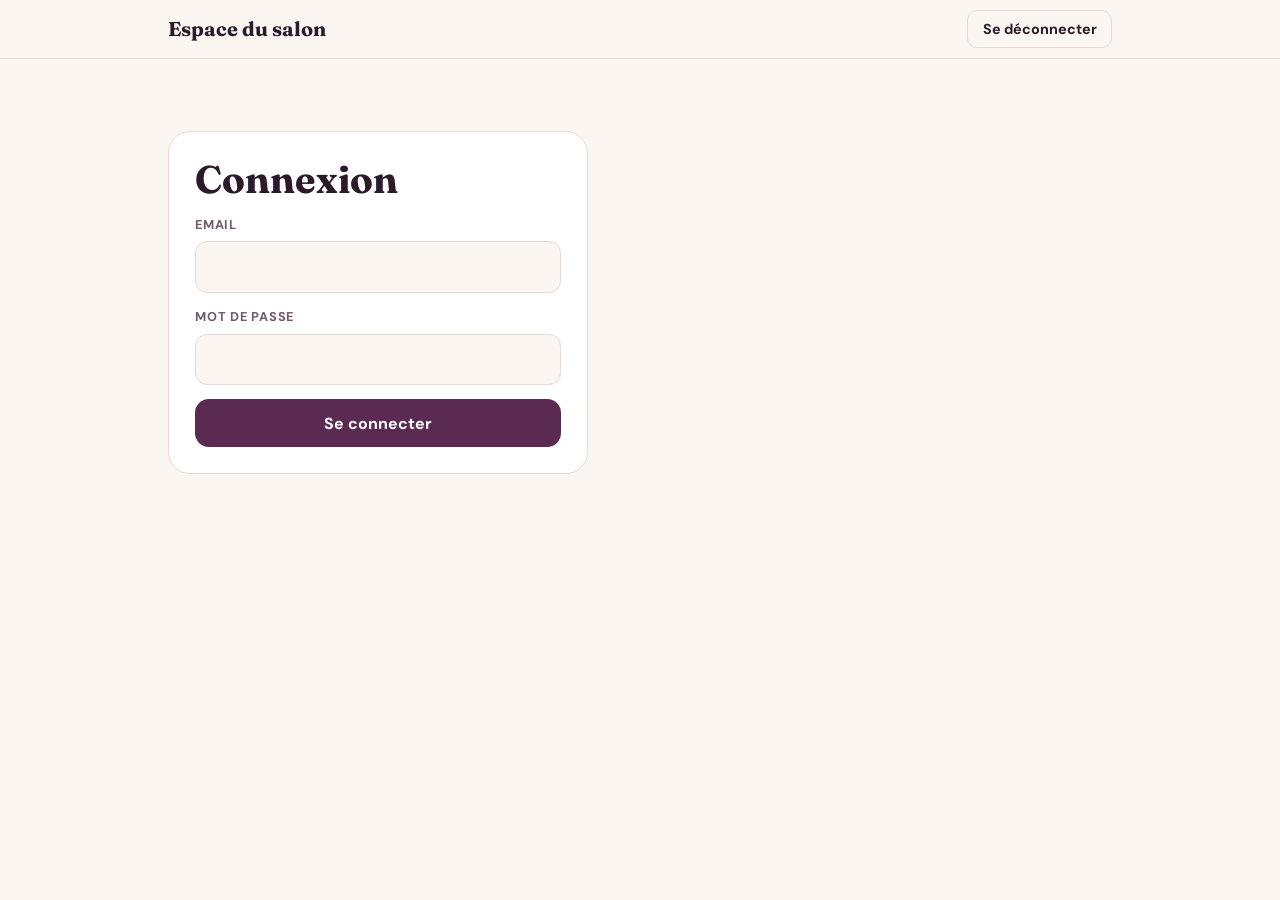
==== admin.html @ 7415654c "Add files via upload" ====
<!doctype html>
<html lang="fr">
<head>
<meta charset="utf-8">
<meta name="viewport" content="width=device-width, initial-scale=1">
<meta name="robots" content="noindex, nofollow">
<title>Espace du salon</title>
<link rel="stylesheet" href="https://fonts.googleapis.com/css2?family=DM+Sans:wght@400;500;700&family=Fraunces:opsz,wght@9..144,600;9..144,700&display=swap">
<link rel="stylesheet" href="styles.css">
</head>
<body>
<header class="top"><div class="wrap"><span class="brand">Espace du salon</span><span id="who"></span><button class="btn small ghost" id="logout" hidden>Se déconnecter</button></div></header>
<main class="wrap section" id="app"></main>
<script src="config.js"></script>
<script src="api.js"></script>
<script src="common.js"></script>
<script src="admin.js"></script>
</body>
</html>
---- styles.css ----
:root {
  --bg: #FBF6F1; --surface: #FFFFFF; --fg: #2B1B2A; --muted: #6E5A6C; --line: #E7DAD2;
  --plum: #5A2A52; --plum-ink: #FFFFFF; --rose: #C9805B; --rose-soft: #F6E3D8;
  --ok: #1F6B47; --ok-soft: #DDEBDD; --bad: #A4302A; --bad-soft: #F7DEDB;
  --display: 'Fraunces', Georgia, 'Times New Roman', serif;
  --body: 'DM Sans', system-ui, -apple-system, 'Segoe UI', sans-serif;
}
* { box-sizing: border-box; }
html { scroll-behavior: smooth; }
body { margin: 0; background: var(--bg); color: var(--fg); font: 17px/1.6 var(--body); -webkit-font-smoothing: antialiased; }
img { max-width: 100%; }
a { color: inherit; }
h1, h2, h3 { font-family: var(--display); margin: 0; line-height: 1.12; text-wrap: balance; }
h1 { font-size: clamp(2.2rem, 7vw, 4rem); font-weight: 700; }
h2 { font-size: clamp(1.7rem, 4.5vw, 2.4rem); }
h3 { font-size: 1.25rem; }
p { margin: 0; }
.wrap { max-width: 980px; margin-inline: auto; padding-inline: 18px; }
.section { padding-block: clamp(36px, 7vw, 72px); }
.section.alt { background: #F3E9E1; }
.eyebrow { font-size: .78rem; letter-spacing: .12em; text-transform: uppercase; font-weight: 700; color: var(--rose); }
.muted { color: var(--muted); }
.btn { display: inline-flex; align-items: center; justify-content: center; gap: .5rem; min-height: 48px; padding: .75rem 1.4rem; border-radius: 14px; border: 1.5px solid transparent; font: 700 1rem var(--body); text-decoration: none; cursor: pointer; background: var(--plum); color: var(--plum-ink); }
.btn:hover { filter: brightness(1.1); }
.btn.ghost { background: transparent; color: var(--fg); border-color: var(--line); }
.btn.danger { background: transparent; color: var(--bad); border-color: var(--bad); }
.btn.small { min-height: 38px; padding: .4rem .9rem; font-size: .9rem; border-radius: 10px; }
.btn[disabled] { opacity: .5; cursor: not-allowed; }
:focus-visible { outline: 3px solid var(--rose); outline-offset: 3px; border-radius: 8px; }
header.top { position: sticky; top: 0; z-index: 10; background: var(--bg); border-bottom: 1px solid var(--line); }
header.top .wrap { display: flex; align-items: center; gap: 14px; padding-block: 10px; }
.brand { font-family: var(--display); font-weight: 700; font-size: 1.25rem; text-decoration: none; margin-right: auto; }
nav.menu { display: flex; gap: 18px; }
nav.menu a { text-decoration: none; color: var(--muted); font-weight: 500; font-size: .95rem; }
@media (max-width: 700px) { nav.menu { display: none; } }
.hero { padding-block: clamp(44px, 9vw, 110px); }
.hero .wrap { display: flex; flex-direction: column; gap: 20px; align-items: flex-start; }
.hero p.lede { font-size: 1.2rem; color: var(--muted); max-width: 46ch; }
.grid { display: grid; grid-template-columns: repeat(auto-fill, minmax(min(100%, 260px), 1fr)); gap: 16px; }
.card { background: var(--surface); border: 1px solid var(--line); border-radius: 20px; padding: 20px; display: flex; flex-direction: column; gap: 8px; min-width: 0; }
.price { font-weight: 700; color: var(--plum); }
.empty { border: 2px dashed var(--line); border-radius: 18px; padding: 22px; color: var(--muted); background: var(--surface); }
.gallery-empty { display: grid; place-items: center; text-align: center; min-height: 160px; }
.gallery { display: grid; grid-template-columns: repeat(auto-fill, minmax(min(100%, 200px), 1fr)); gap: 12px; }
.gallery img { width: 100%; aspect-ratio: 1; object-fit: cover; border-radius: 14px; }
.steps { display: flex; flex-direction: column; gap: 18px; }
.step { background: var(--surface); border: 1px solid var(--line); border-radius: 22px; padding: clamp(16px, 3vw, 26px); display: flex; flex-direction: column; gap: 14px; }
.step.locked { opacity: .55; pointer-events: none; }
.step .num { display: inline-grid; place-items: center; width: 30px; height: 30px; border-radius: 50%; background: var(--rose-soft); color: var(--plum); font-weight: 700; margin-right: 8px; }
.chips { display: flex; flex-wrap: wrap; gap: 8px; }
.chip { padding: .55rem .95rem; border-radius: 12px; border: 1.5px solid var(--line); background: var(--bg); font: 600 .95rem var(--body); cursor: pointer; color: var(--fg); }
.chip[aria-pressed="true"] { background: var(--plum); color: var(--plum-ink); border-color: var(--plum); }
.chip[disabled] { opacity: .35; cursor: not-allowed; }
.field { display: flex; flex-direction: column; gap: 6px; }
.field label { font-size: .8rem; font-weight: 700; letter-spacing: .06em; text-transform: uppercase; color: var(--muted); }
input, select, textarea { width: 100%; min-height: 48px; padding: .7rem .85rem; border: 1.5px solid var(--line); border-radius: 12px; background: var(--bg); color: var(--fg); font: inherit; }
textarea { min-height: 110px; resize: vertical; }
input:focus, select:focus, textarea:focus { border-color: var(--plum); outline: none; box-shadow: 0 0 0 3px var(--rose-soft); }
.recap { background: var(--bg); border-radius: 14px; padding: 14px 16px; display: grid; gap: 4px; }
.recap b { font-family: var(--display); }
.msg { border-radius: 12px; padding: 12px 14px; font-weight: 600; }
.msg.ok { background: var(--ok-soft); color: var(--ok); }
.msg.bad { background: var(--bad-soft); color: var(--bad); }
.msg.info { background: var(--rose-soft); color: var(--plum); }
.msg:empty { display: none; }
.info-grid { display: grid; grid-template-columns: repeat(auto-fit, minmax(min(100%, 260px), 1fr)); gap: 16px; }
footer { padding-block: 28px; color: var(--muted); font-size: .92rem; border-top: 1px solid var(--line); }
.row { display: flex; flex-wrap: wrap; gap: 8px; align-items: center; }
.tabs { display: flex; flex-wrap: wrap; gap: 8px; margin-block: 16px; }
.list { display: flex; flex-direction: column; gap: 10px; }
.item { background: var(--surface); border: 1px solid var(--line); border-radius: 16px; padding: 14px 16px; display: flex; flex-direction: column; gap: 6px; }
.badge { display: inline-block; padding: 2px 10px; border-radius: 999px; font-size: .78rem; font-weight: 700; }
.badge.pending { background: var(--rose-soft); color: var(--plum); }
.badge.confirmed { background: var(--ok-soft); color: var(--ok); }
.badge.cancelled { background: var(--bad-soft); color: var(--bad); }
.inline { display: flex; flex-wrap: wrap; gap: 12px; }
.inline .field { flex: 1 1 160px; }
.hp { position: absolute; left: -9999px; }
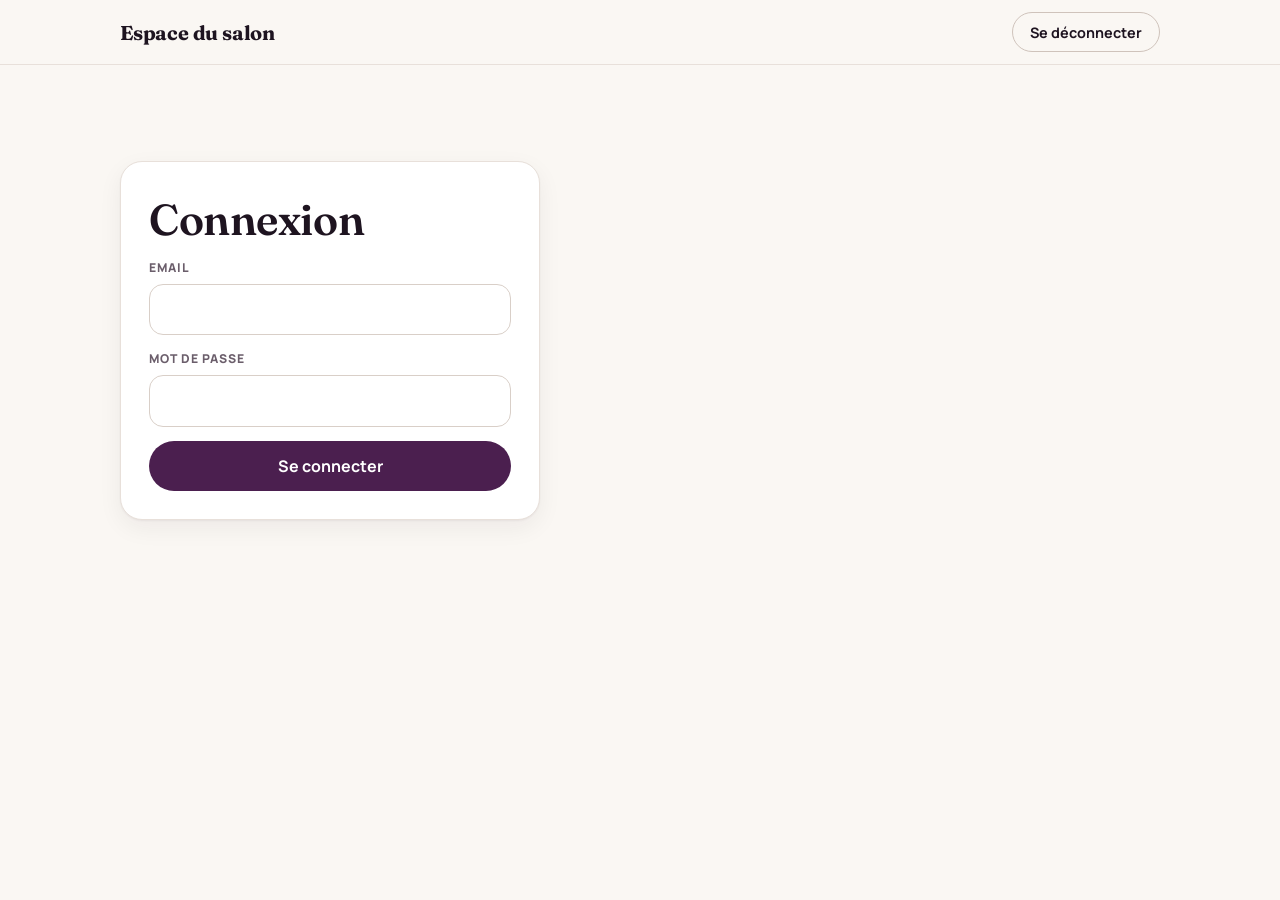
==== commit abc409ca: "remplacements des dossiers" ====
--- a/admin.html
+++ b/admin.html
@@ -5,7 +5,7 @@
 <meta name="viewport" content="width=device-width, initial-scale=1">
 <meta name="robots" content="noindex, nofollow">
 <title>Espace du salon</title>
-<link rel="stylesheet" href="https://fonts.googleapis.com/css2?family=DM+Sans:wght@400;500;700&family=Fraunces:opsz,wght@9..144,600;9..144,700&display=swap">
+<link rel="stylesheet" href="https://fonts.googleapis.com/css2?family=Fraunces:opsz,wght@9..144,500;9..144,600;9..144,700&family=Manrope:wght@400;500;600;700;800&display=swap">
 <link rel="stylesheet" href="styles.css">
 </head>
 <body>
--- a/styles.css
+++ b/styles.css
@@ -1,78 +1,140 @@
+/* Yasmin Hair Studio : thème moderne. Une seule police d'affichage (Fraunces) + Manrope pour le texte. */
 :root {
-  --bg: #FBF6F1; --surface: #FFFFFF; --fg: #2B1B2A; --muted: #6E5A6C; --line: #E7DAD2;
-  --plum: #5A2A52; --plum-ink: #FFFFFF; --rose: #C9805B; --rose-soft: #F6E3D8;
-  --ok: #1F6B47; --ok-soft: #DDEBDD; --bad: #A4302A; --bad-soft: #F7DEDB;
+  --bg: #FAF7F3; --surface: #FFFFFF; --fg: #1E1420; --muted: #6B5E6B; --line: #E8E0DA;
+  --ink: #2A1230; --plum: #4B1F4F; --plum-ink: #FFFFFF; --rose: #B8693F; --rose-soft: #F5E7DD;
+  --ok: #17603F; --ok-soft: #DCEFE4; --bad: #A12B2B; --bad-soft: #F8E1DF;
+  --radius: 18px; --shadow: 0 1px 2px rgba(30,20,32,.05), 0 8px 24px rgba(30,20,32,.06);
   --display: 'Fraunces', Georgia, 'Times New Roman', serif;
-  --body: 'DM Sans', system-ui, -apple-system, 'Segoe UI', sans-serif;
+  --body: 'Manrope', system-ui, -apple-system, 'Segoe UI', sans-serif;
+  color-scheme: light;
 }
 * { box-sizing: border-box; }
-html { scroll-behavior: smooth; }
-body { margin: 0; background: var(--bg); color: var(--fg); font: 17px/1.6 var(--body); -webkit-font-smoothing: antialiased; }
-img { max-width: 100%; }
+html { scroll-behavior: smooth; scroll-padding-top: 76px; }
+@media (prefers-reduced-motion: reduce) { html { scroll-behavior: auto; } * { transition: none !important; } }
+body { margin: 0; background: var(--bg); color: var(--fg); font: 16.5px/1.65 var(--body); -webkit-font-smoothing: antialiased; }
+img { max-width: 100%; display: block; }
 a { color: inherit; }
-h1, h2, h3 { font-family: var(--display); margin: 0; line-height: 1.12; text-wrap: balance; }
-h1 { font-size: clamp(2.2rem, 7vw, 4rem); font-weight: 700; }
-h2 { font-size: clamp(1.7rem, 4.5vw, 2.4rem); }
-h3 { font-size: 1.25rem; }
+h1, h2, h3 { font-family: var(--display); margin: 0; line-height: 1.1; text-wrap: balance; letter-spacing: -.01em; }
+h1 { font-size: clamp(2.5rem, 7vw, 4.6rem); font-weight: 600; }
+h2 { font-size: clamp(1.8rem, 4.5vw, 2.7rem); font-weight: 600; margin-top: 6px; }
+h3 { font-size: 1.2rem; font-weight: 600; }
 p { margin: 0; }
-.wrap { max-width: 980px; margin-inline: auto; padding-inline: 18px; }
-.section { padding-block: clamp(36px, 7vw, 72px); }
-.section.alt { background: #F3E9E1; }
-.eyebrow { font-size: .78rem; letter-spacing: .12em; text-transform: uppercase; font-weight: 700; color: var(--rose); }
+.skip { position: absolute; left: -9999px; top: 8px; background: var(--ink); color: #fff; padding: 8px 14px; border-radius: 10px; z-index: 50; }
+.skip:focus { left: 8px; }
+.wrap { max-width: 1080px; margin-inline: auto; padding-inline: 20px; }
+.section { padding-block: clamp(48px, 8vw, 96px); }
+.section > .wrap > :nth-child(2) + * { margin-top: 28px; }
+.section.alt { background: #F2EBE4; }
+.section.dark { background: var(--ink); color: #F6EEF4; }
+.section.dark .eyebrow { color: #E7B08F; }
+.section.dark .empty { background: #3A1E40; border-color: #5C3A63; color: #D9C8D8; }
+.eyebrow { font-size: .76rem; letter-spacing: .16em; text-transform: uppercase; font-weight: 800; color: var(--rose); }
 .muted { color: var(--muted); }
-.btn { display: inline-flex; align-items: center; justify-content: center; gap: .5rem; min-height: 48px; padding: .75rem 1.4rem; border-radius: 14px; border: 1.5px solid transparent; font: 700 1rem var(--body); text-decoration: none; cursor: pointer; background: var(--plum); color: var(--plum-ink); }
-.btn:hover { filter: brightness(1.1); }
-.btn.ghost { background: transparent; color: var(--fg); border-color: var(--line); }
+
+.btn { display: inline-flex; align-items: center; justify-content: center; gap: .5rem; min-height: 50px; padding: .75rem 1.5rem; border-radius: 999px; border: 1.5px solid transparent; font: 700 1rem var(--body); text-decoration: none; cursor: pointer; background: var(--plum); color: var(--plum-ink); transition: transform .15s, background .15s, box-shadow .15s; }
+.btn:hover { background: #3B1640; box-shadow: var(--shadow); }
+.btn:active { transform: translateY(1px); }
+.btn.ghost { background: transparent; color: var(--fg); border-color: #CFC3BB; }
+.btn.ghost:hover { background: var(--surface); }
 .btn.danger { background: transparent; color: var(--bad); border-color: var(--bad); }
-.btn.small { min-height: 38px; padding: .4rem .9rem; font-size: .9rem; border-radius: 10px; }
+.btn.danger:hover { background: var(--bad-soft); }
+.btn.small { min-height: 40px; padding: .4rem 1.05rem; font-size: .9rem; }
 .btn[disabled] { opacity: .5; cursor: not-allowed; }
-:focus-visible { outline: 3px solid var(--rose); outline-offset: 3px; border-radius: 8px; }
-header.top { position: sticky; top: 0; z-index: 10; background: var(--bg); border-bottom: 1px solid var(--line); }
-header.top .wrap { display: flex; align-items: center; gap: 14px; padding-block: 10px; }
-.brand { font-family: var(--display); font-weight: 700; font-size: 1.25rem; text-decoration: none; margin-right: auto; }
-nav.menu { display: flex; gap: 18px; }
-nav.menu a { text-decoration: none; color: var(--muted); font-weight: 500; font-size: .95rem; }
-@media (max-width: 700px) { nav.menu { display: none; } }
-.hero { padding-block: clamp(44px, 9vw, 110px); }
-.hero .wrap { display: flex; flex-direction: column; gap: 20px; align-items: flex-start; }
-.hero p.lede { font-size: 1.2rem; color: var(--muted); max-width: 46ch; }
-.grid { display: grid; grid-template-columns: repeat(auto-fill, minmax(min(100%, 260px), 1fr)); gap: 16px; }
-.card { background: var(--surface); border: 1px solid var(--line); border-radius: 20px; padding: 20px; display: flex; flex-direction: column; gap: 8px; min-width: 0; }
-.price { font-weight: 700; color: var(--plum); }
-.empty { border: 2px dashed var(--line); border-radius: 18px; padding: 22px; color: var(--muted); background: var(--surface); }
+:focus-visible { outline: 3px solid var(--rose); outline-offset: 3px; border-radius: 10px; }
+
+header.top { position: sticky; top: 0; z-index: 20; background: #FAF7F3; border-bottom: 1px solid var(--line); }
+header.top .wrap { display: flex; align-items: center; gap: 18px; padding-block: 10px; min-height: 64px; }
+.brand { font-family: var(--display); font-weight: 700; font-size: 1.25rem; text-decoration: none; margin-right: auto; letter-spacing: -.01em; }
+nav.menu { display: flex; gap: 22px; }
+nav.menu a { text-decoration: none; color: var(--muted); font-weight: 600; font-size: .93rem; }
+nav.menu a:hover { color: var(--fg); }
+@media (max-width: 860px) { nav.menu { display: none; } }
+
+.hero { padding-block: clamp(36px, 7vw, 88px) clamp(40px, 7vw, 80px); overflow: hidden; }
+.hero-grid { display: grid; grid-template-columns: 1.1fr .9fr; gap: clamp(28px, 5vw, 64px); align-items: center; }
+.hero-text { display: flex; flex-direction: column; gap: 22px; align-items: flex-start; min-width: 0; }
+.hero p.lede { font-size: 1.15rem; color: var(--muted); max-width: 44ch; }
+.hero-cta { display: flex; flex-wrap: wrap; gap: 12px; }
+.facts { list-style: none; margin: 10px 0 0; padding: 18px 0 0; border-top: 1px solid var(--line); display: grid; grid-template-columns: repeat(3, minmax(0, 1fr)); gap: 16px; width: 100%; }
+.facts li { display: flex; flex-direction: column; font-size: .88rem; color: var(--muted); }
+.facts b { color: var(--fg); font-size: .95rem; }
+.hero-photos { position: relative; aspect-ratio: 4 / 5; max-width: 460px; width: 100%; justify-self: end; }
+.hero-photos img { position: absolute; object-fit: cover; object-position: 50% 25%; box-shadow: var(--shadow); background: var(--rose-soft); }
+.hero-photos .hp0 { inset: 0 18% 14% 0; width: 82%; height: 86%; border-radius: 999px 999px 24px 24px; }
+.hero-photos .hp1 { right: 0; bottom: 0; width: 46%; height: 42%; border-radius: 22px; border: 6px solid var(--bg); }
+@media (max-width: 860px) {
+  .hero-grid { grid-template-columns: 1fr; }
+  .hero-photos { justify-self: center; max-width: 380px; order: -1; aspect-ratio: 5 / 4; }
+  .hero-photos .hp0 { inset: 0 22% 0 0; width: 78%; height: 100%; border-radius: 999px 999px 20px 20px; }
+  .hero-photos .hp1 { width: 44%; height: 52%; }
+  .facts { grid-template-columns: 1fr; gap: 10px; }
+}
+
+.grid { display: grid; grid-template-columns: repeat(auto-fill, minmax(min(100%, 280px), 1fr)); gap: 22px; }
+.card { background: var(--surface); border: 1px solid var(--line); border-radius: var(--radius); padding: 22px; display: flex; flex-direction: column; gap: 8px; min-width: 0; }
+.grid .card { padding: 0 0 20px; overflow: hidden; box-shadow: var(--shadow); }
+.grid .card > *:not(.svc-img) { margin-inline: 20px; }
+.grid .card .svc-img { margin: 0 0 8px; }
+.grid .card h3 { margin-top: 6px; }
+.grid .card button { margin-top: auto; align-self: flex-start; }
+.price { font-weight: 800; color: var(--plum); }
+.empty { border: 2px dashed #D6CBC3; border-radius: var(--radius); padding: 24px; color: var(--muted); background: var(--surface); }
 .gallery-empty { display: grid; place-items: center; text-align: center; min-height: 160px; }
-.gallery { display: grid; grid-template-columns: repeat(auto-fill, minmax(min(100%, 200px), 1fr)); gap: 12px; }
-.gallery img { width: 100%; aspect-ratio: 1; object-fit: cover; border-radius: 14px; }
-.steps { display: flex; flex-direction: column; gap: 18px; }
-.step { background: var(--surface); border: 1px solid var(--line); border-radius: 22px; padding: clamp(16px, 3vw, 26px); display: flex; flex-direction: column; gap: 14px; }
-.step.locked { opacity: .55; pointer-events: none; }
-.step .num { display: inline-grid; place-items: center; width: 30px; height: 30px; border-radius: 50%; background: var(--rose-soft); color: var(--plum); font-weight: 700; margin-right: 8px; }
+.gallery { columns: 3 220px; column-gap: 14px; }
+.gallery img { width: 100%; margin-bottom: 14px; break-inside: avoid; border-radius: 16px; background: #3A1E40; height: auto; }
+
+.steps { display: flex; flex-direction: column; gap: 16px; }
+.step { background: var(--surface); border: 1px solid var(--line); border-radius: 22px; padding: clamp(18px, 3vw, 28px); display: flex; flex-direction: column; gap: 14px; box-shadow: var(--shadow); }
+.step.locked { opacity: .5; pointer-events: none; box-shadow: none; }
+.step .num { display: inline-grid; place-items: center; width: 32px; height: 32px; border-radius: 50%; background: var(--plum); color: #fff; font: 700 .9rem var(--body); margin-right: 10px; }
+#avail { background: var(--surface); border: 1px solid var(--line); border-radius: 22px; padding: clamp(18px, 3vw, 28px); box-shadow: var(--shadow); margin-bottom: 18px; }
+#avail > h3 { margin-bottom: 4px; }
 .chips { display: flex; flex-wrap: wrap; gap: 8px; }
-.chip { padding: .55rem .95rem; border-radius: 12px; border: 1.5px solid var(--line); background: var(--bg); font: 600 .95rem var(--body); cursor: pointer; color: var(--fg); }
+.chip { padding: .55rem 1rem; border-radius: 999px; border: 1.5px solid var(--line); background: var(--surface); font: 600 .94rem var(--body); cursor: pointer; color: var(--fg); transition: background .15s, border-color .15s; }
+.chip:hover:not([disabled]) { border-color: var(--plum); }
 .chip[aria-pressed="true"] { background: var(--plum); color: var(--plum-ink); border-color: var(--plum); }
 .chip[disabled] { opacity: .35; cursor: not-allowed; }
 .field { display: flex; flex-direction: column; gap: 6px; }
-.field label { font-size: .8rem; font-weight: 700; letter-spacing: .06em; text-transform: uppercase; color: var(--muted); }
-input, select, textarea { width: 100%; min-height: 48px; padding: .7rem .85rem; border: 1.5px solid var(--line); border-radius: 12px; background: var(--bg); color: var(--fg); font: inherit; }
+.field label { font-size: .76rem; font-weight: 800; letter-spacing: .08em; text-transform: uppercase; color: var(--muted); }
+input, select, textarea { width: 100%; min-height: 50px; padding: .7rem .95rem; border: 1.5px solid #D9CFC8; border-radius: 14px; background: var(--surface); color: var(--fg); font: inherit; }
 textarea { min-height: 110px; resize: vertical; }
-input:focus, select:focus, textarea:focus { border-color: var(--plum); outline: none; box-shadow: 0 0 0 3px var(--rose-soft); }
-.recap { background: var(--bg); border-radius: 14px; padding: 14px 16px; display: grid; gap: 4px; }
+input:focus, select:focus, textarea:focus { border-color: var(--plum); outline: none; box-shadow: 0 0 0 4px var(--rose-soft); }
+.recap { background: var(--bg); border: 1px solid var(--line); border-radius: 14px; padding: 14px 16px; display: grid; gap: 4px; }
 .recap b { font-family: var(--display); }
 .msg { border-radius: 12px; padding: 12px 14px; font-weight: 600; }
 .msg.ok { background: var(--ok-soft); color: var(--ok); }
 .msg.bad { background: var(--bad-soft); color: var(--bad); }
 .msg.info { background: var(--rose-soft); color: var(--plum); }
 .msg:empty { display: none; }
-.info-grid { display: grid; grid-template-columns: repeat(auto-fit, minmax(min(100%, 260px), 1fr)); gap: 16px; }
-footer { padding-block: 28px; color: var(--muted); font-size: .92rem; border-top: 1px solid var(--line); }
+.info-grid { display: grid; grid-template-columns: repeat(auto-fit, minmax(min(100%, 240px), 1fr)); gap: 18px; }
+footer { padding-block: 30px; color: var(--muted); font-size: .9rem; border-top: 1px solid var(--line); }
 .row { display: flex; flex-wrap: wrap; gap: 8px; align-items: center; }
 .tabs { display: flex; flex-wrap: wrap; gap: 8px; margin-block: 16px; }
 .list { display: flex; flex-direction: column; gap: 10px; }
 .item { background: var(--surface); border: 1px solid var(--line); border-radius: 16px; padding: 14px 16px; display: flex; flex-direction: column; gap: 6px; }
-.badge { display: inline-block; padding: 2px 10px; border-radius: 999px; font-size: .78rem; font-weight: 700; }
-.badge.pending { background: var(--rose-soft); color: var(--plum); }
+.badge { display: inline-block; padding: 3px 11px; border-radius: 999px; font-size: .78rem; font-weight: 800; }
+.badge.pending { background: var(--rose-soft); color: #8A4A25; }
 .badge.confirmed { background: var(--ok-soft); color: var(--ok); }
 .badge.cancelled { background: var(--bad-soft); color: var(--bad); }
 .inline { display: flex; flex-wrap: wrap; gap: 12px; }
-.inline .field { flex: 1 1 160px; }
+.inline .field { flex: 1 1 180px; }
 .hp { position: absolute; left: -9999px; }
+
+.svc-img { width: 100%; aspect-ratio: 4 / 5; object-fit: cover; object-position: 50% 25%; background: var(--rose-soft); }
+.svc-pick { display: flex; align-items: center; gap: 10px; padding: 6px 16px 6px 6px; border-radius: 999px; border: 1.5px solid var(--line); background: var(--surface); font: 600 .94rem var(--body); cursor: pointer; color: var(--fg); text-align: left; }
+.svc-pick:hover { border-color: var(--plum); }
+.svc-pick[aria-pressed="true"] { background: var(--plum); color: var(--plum-ink); border-color: var(--plum); }
+.svc-pick img { width: 48px; height: 48px; border-radius: 50%; object-fit: cover; object-position: 50% 25%; flex: none; }
+details.day { border: 1px solid var(--line); border-radius: 14px; background: var(--bg); padding: 10px 14px; }
+details.day summary { cursor: pointer; font-weight: 700; text-transform: capitalize; }
+details.day summary span { font-weight: 500; color: var(--muted); text-transform: none; }
+details.day .chips { margin-top: 10px; }
+.mine-list { display: grid; grid-template-columns: repeat(auto-fill, minmax(min(100%, 320px), 1fr)); gap: 14px; margin-top: 6px; }
+.mine-card { background: var(--surface); border: 1px solid var(--line); border-radius: var(--radius); padding: 18px; display: flex; flex-direction: column; gap: 6px; box-shadow: var(--shadow); min-width: 0; }
+.mine-card.past { opacity: .72; box-shadow: none; }
+.mine-card .row:last-child { margin-top: 8px; }
+.lookup { margin-top: 22px; }
+.thumb { display: block; border-radius: 12px; border: 1px solid var(--line); }
+.admin-gallery { display: grid; grid-template-columns: repeat(auto-fill, minmax(150px, 1fr)); gap: 12px; margin-top: 10px; }
+.ag-item { margin: 0; display: flex; flex-direction: column; gap: 8px; }
+.ag-item img { width: 100%; aspect-ratio: 3 / 4; object-fit: cover; object-position: 50% 25%; border-radius: 14px; }
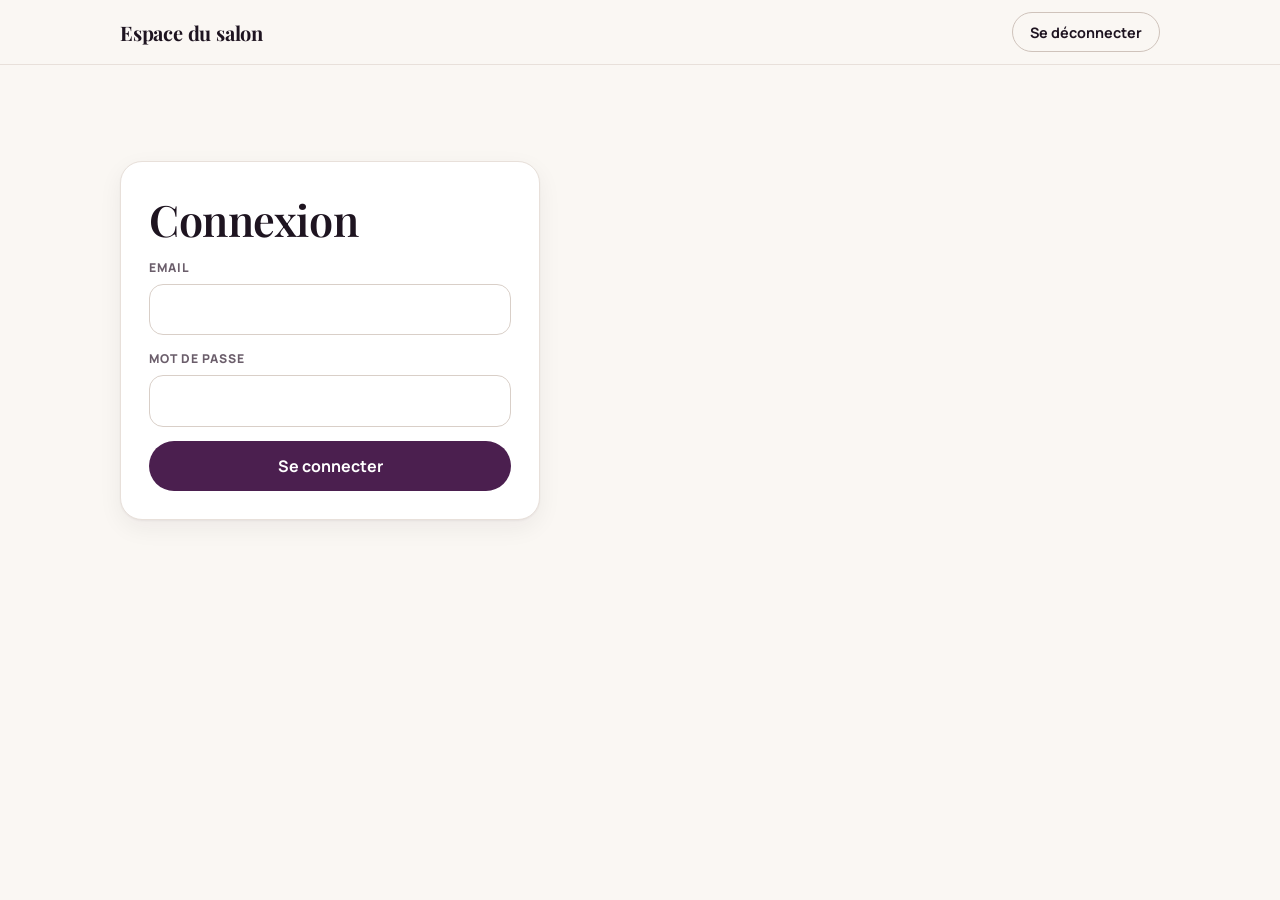
==== commit e406ad5e: "remplacement de fichiers" ====
--- a/admin.html
+++ b/admin.html
@@ -5,7 +5,7 @@
 <meta name="viewport" content="width=device-width, initial-scale=1">
 <meta name="robots" content="noindex, nofollow">
 <title>Espace du salon</title>
-<link rel="stylesheet" href="https://fonts.googleapis.com/css2?family=Fraunces:opsz,wght@9..144,500;9..144,600;9..144,700&family=Manrope:wght@400;500;600;700;800&display=swap">
+<link rel="stylesheet" href="https://fonts.googleapis.com/css2?family=Playfair+Display:wght@500;600;700&family=Manrope:wght@400;500;600;700;800&display=swap">
 <link rel="stylesheet" href="styles.css">
 </head>
 <body>
--- a/styles.css
+++ b/styles.css
@@ -1,10 +1,10 @@
-/* Yasmin Hair Studio : thème moderne. Une seule police d'affichage (Fraunces) + Manrope pour le texte. */
+/* Yasmin Hair Studio : thème moderne. Une seule police d'affichage (Playfair Display) + Manrope pour le texte. */
 :root {
   --bg: #FAF7F3; --surface: #FFFFFF; --fg: #1E1420; --muted: #6B5E6B; --line: #E8E0DA;
   --ink: #2A1230; --plum: #4B1F4F; --plum-ink: #FFFFFF; --rose: #B8693F; --rose-soft: #F5E7DD;
   --ok: #17603F; --ok-soft: #DCEFE4; --bad: #A12B2B; --bad-soft: #F8E1DF;
-  --radius: 18px; --shadow: 0 1px 2px rgba(30,20,32,.05), 0 8px 24px rgba(30,20,32,.06);
-  --display: 'Fraunces', Georgia, 'Times New Roman', serif;
+  --alt: #F2EBE4; --hover: #3B1640; --strong: #CFC3BB; --field: #D9CFC8; --dash: #D6CBC3; --pending: #8A4A25; --radius: 18px; --shadow: 0 1px 2px rgba(30,20,32,.05), 0 8px 24px rgba(30,20,32,.06);
+  --display: 'Playfair Display', Georgia, 'Times New Roman', serif;
   --body: 'Manrope', system-ui, -apple-system, 'Segoe UI', sans-serif;
   color-scheme: light;
 }
@@ -24,7 +24,7 @@
 .wrap { max-width: 1080px; margin-inline: auto; padding-inline: 20px; }
 .section { padding-block: clamp(48px, 8vw, 96px); }
 .section > .wrap > :nth-child(2) + * { margin-top: 28px; }
-.section.alt { background: #F2EBE4; }
+.section.alt { background: var(--alt); }
 .section.dark { background: var(--ink); color: #F6EEF4; }
 .section.dark .eyebrow { color: #E7B08F; }
 .section.dark .empty { background: #3A1E40; border-color: #5C3A63; color: #D9C8D8; }
@@ -32,9 +32,9 @@
 .muted { color: var(--muted); }
 
 .btn { display: inline-flex; align-items: center; justify-content: center; gap: .5rem; min-height: 50px; padding: .75rem 1.5rem; border-radius: 999px; border: 1.5px solid transparent; font: 700 1rem var(--body); text-decoration: none; cursor: pointer; background: var(--plum); color: var(--plum-ink); transition: transform .15s, background .15s, box-shadow .15s; }
-.btn:hover { background: #3B1640; box-shadow: var(--shadow); }
+.btn:hover { background: var(--hover); box-shadow: var(--shadow); }
 .btn:active { transform: translateY(1px); }
-.btn.ghost { background: transparent; color: var(--fg); border-color: #CFC3BB; }
+.btn.ghost { background: transparent; color: var(--fg); border-color: var(--strong); }
 .btn.ghost:hover { background: var(--surface); }
 .btn.danger { background: transparent; color: var(--bad); border-color: var(--bad); }
 .btn.danger:hover { background: var(--bad-soft); }
@@ -42,7 +42,7 @@
 .btn[disabled] { opacity: .5; cursor: not-allowed; }
 :focus-visible { outline: 3px solid var(--rose); outline-offset: 3px; border-radius: 10px; }
 
-header.top { position: sticky; top: 0; z-index: 20; background: #FAF7F3; border-bottom: 1px solid var(--line); }
+header.top { position: sticky; top: 0; z-index: 20; background: var(--bg); border-bottom: 1px solid var(--line); }
 header.top .wrap { display: flex; align-items: center; gap: 18px; padding-block: 10px; min-height: 64px; }
 .brand { font-family: var(--display); font-weight: 700; font-size: 1.25rem; text-decoration: none; margin-right: auto; letter-spacing: -.01em; }
 nav.menu { display: flex; gap: 22px; }
@@ -50,26 +50,41 @@
 nav.menu a:hover { color: var(--fg); }
 @media (max-width: 860px) { nav.menu { display: none; } }
 
-.hero { padding-block: clamp(36px, 7vw, 88px) clamp(40px, 7vw, 80px); overflow: hidden; }
-.hero-grid { display: grid; grid-template-columns: 1.1fr .9fr; gap: clamp(28px, 5vw, 64px); align-items: center; }
+/*HERO*/
+.hero { position: relative; overflow: hidden; padding-block: clamp(36px, 7vw, 84px); isolation: isolate; }
+.hero::before, .hero::after { content: ""; position: absolute; border-radius: 50%; z-index: -1; }
+.hero::before { width: 420px; height: 420px; right: -150px; top: -190px; background: var(--shape); }
+.hero::after { width: 380px; height: 380px; left: -170px; bottom: -200px; background: var(--shape); box-shadow: 0 0 0 26px transparent, 0 0 0 27px rgba(232,168,160,.35); }
+.hero-grid { display: grid; grid-template-columns: 1.15fr .85fr; gap: clamp(28px, 5vw, 64px); align-items: center; }
 .hero-text { display: flex; flex-direction: column; gap: 22px; align-items: flex-start; min-width: 0; }
-.hero p.lede { font-size: 1.15rem; color: var(--muted); max-width: 44ch; }
-.hero-cta { display: flex; flex-wrap: wrap; gap: 12px; }
-.facts { list-style: none; margin: 10px 0 0; padding: 18px 0 0; border-top: 1px solid var(--line); display: grid; grid-template-columns: repeat(3, minmax(0, 1fr)); gap: 16px; width: 100%; }
-.facts li { display: flex; flex-direction: column; font-size: .88rem; color: var(--muted); }
-.facts b { color: var(--fg); font-size: .95rem; }
-.hero-photos { position: relative; aspect-ratio: 4 / 5; max-width: 460px; width: 100%; justify-self: end; }
-.hero-photos img { position: absolute; object-fit: cover; object-position: 50% 25%; box-shadow: var(--shadow); background: var(--rose-soft); }
-.hero-photos .hp0 { inset: 0 18% 14% 0; width: 82%; height: 86%; border-radius: 999px 999px 24px 24px; }
-.hero-photos .hp1 { right: 0; bottom: 0; width: 46%; height: 42%; border-radius: 22px; border: 6px solid var(--bg); }
+.hero p.lede { font-size: 1.12rem; color: var(--muted); max-width: 46ch; }
+.label { font: 800 1.05rem var(--body); letter-spacing: .14em; text-transform: uppercase; color: var(--plum); margin: 0; }
+.hero-services ul { list-style: none; margin: 12px 0 0; padding: 0; display: grid; grid-template-columns: repeat(2, minmax(0, 1fr)); gap: 8px 28px; font-size: 1.08rem; }
+.hero-services li { display: flex; align-items: center; gap: 12px; min-width: 0; }
+.hero-services li::before { content: ""; width: 12px; height: 12px; border-radius: 50%; background: var(--plum); flex: none; }
+.hero-card { --fg: #1E1420; --muted: #5E525E; background: #FFFFFF; color: var(--fg); border-radius: 26px; padding: 20px 22px; display: flex; flex-direction: column; gap: 14px; align-items: flex-start; box-shadow: var(--shadow); max-width: 440px; width: 100%; }
+.hero-card .btn { background: #141014; color: #FFFFFF; }
+.hero-card .btn:hover { background: #2B222B; }
+.hero-lines { list-style: none; margin: 0; padding: 0; display: grid; gap: 8px; font-weight: 600; color: var(--fg); }
+.hero-lines li { display: flex; align-items: center; gap: 12px; }
+.hero-lines li::before { content: ""; width: 12px; height: 12px; border-radius: 50%; background: #141014; flex: none; }
+.hero-lines a { text-decoration: none; }
+.hero-lines a:hover { text-decoration: underline; }
+.hero-photos { display: grid; gap: 14px; max-width: 400px; width: 100%; justify-self: end; }
+.hero-photos img { width: 100%; aspect-ratio: 16 / 10; object-fit: cover; object-position: 50% 25%; border-radius: 24px; border: 4px solid #D9C7C3; background: var(--surface); box-shadow: var(--shadow); }
 @media (max-width: 860px) {
+  .hero::before { width: 220px; height: 220px; right: -90px; top: -110px; }
+  .hero::after { display: none; }
   .hero-grid { grid-template-columns: 1fr; }
-  .hero-photos { justify-self: center; max-width: 380px; order: -1; aspect-ratio: 5 / 4; }
-  .hero-photos .hp0 { inset: 0 22% 0 0; width: 78%; height: 100%; border-radius: 999px 999px 20px 20px; }
-  .hero-photos .hp1 { width: 44%; height: 52%; }
-  .facts { grid-template-columns: 1fr; gap: 10px; }
+  .hero-photos { grid-template-columns: repeat(3, minmax(0, 1fr)); max-width: none; justify-self: stretch; gap: 10px; }
+  .hero-photos img { aspect-ratio: 3 / 4; border-radius: 16px; border-width: 3px; }
+  .hero-services ul { grid-template-columns: 1fr; }
 }
-
+/* Logo : image fournie (version claire sur fond noir) */
+.brand img { height: 52px; width: auto; }
+.logo-hero { margin: 0; }
+.logo-hero img { width: min(100%, 400px); height: auto; }
+.sr { position: absolute; width: 1px; height: 1px; overflow: hidden; clip: rect(0 0 0 0); white-space: nowrap; }
 .grid { display: grid; grid-template-columns: repeat(auto-fill, minmax(min(100%, 280px), 1fr)); gap: 22px; }
 .card { background: var(--surface); border: 1px solid var(--line); border-radius: var(--radius); padding: 22px; display: flex; flex-direction: column; gap: 8px; min-width: 0; }
 .grid .card { padding: 0 0 20px; overflow: hidden; box-shadow: var(--shadow); }
@@ -78,7 +93,7 @@
 .grid .card h3 { margin-top: 6px; }
 .grid .card button { margin-top: auto; align-self: flex-start; }
 .price { font-weight: 800; color: var(--plum); }
-.empty { border: 2px dashed #D6CBC3; border-radius: var(--radius); padding: 24px; color: var(--muted); background: var(--surface); }
+.empty { border: 2px dashed var(--dash); border-radius: var(--radius); padding: 24px; color: var(--muted); background: var(--surface); }
 .gallery-empty { display: grid; place-items: center; text-align: center; min-height: 160px; }
 .gallery { columns: 3 220px; column-gap: 14px; }
 .gallery img { width: 100%; margin-bottom: 14px; break-inside: avoid; border-radius: 16px; background: #3A1E40; height: auto; }
@@ -88,7 +103,7 @@
 .step.locked { opacity: .5; pointer-events: none; box-shadow: none; }
 .step .num { display: inline-grid; place-items: center; width: 32px; height: 32px; border-radius: 50%; background: var(--plum); color: #fff; font: 700 .9rem var(--body); margin-right: 10px; }
 #avail { background: var(--surface); border: 1px solid var(--line); border-radius: 22px; padding: clamp(18px, 3vw, 28px); box-shadow: var(--shadow); margin-bottom: 18px; }
-#avail > h3 { margin-bottom: 4px; }
+
 .chips { display: flex; flex-wrap: wrap; gap: 8px; }
 .chip { padding: .55rem 1rem; border-radius: 999px; border: 1.5px solid var(--line); background: var(--surface); font: 600 .94rem var(--body); cursor: pointer; color: var(--fg); transition: background .15s, border-color .15s; }
 .chip:hover:not([disabled]) { border-color: var(--plum); }
@@ -96,7 +111,7 @@
 .chip[disabled] { opacity: .35; cursor: not-allowed; }
 .field { display: flex; flex-direction: column; gap: 6px; }
 .field label { font-size: .76rem; font-weight: 800; letter-spacing: .08em; text-transform: uppercase; color: var(--muted); }
-input, select, textarea { width: 100%; min-height: 50px; padding: .7rem .95rem; border: 1.5px solid #D9CFC8; border-radius: 14px; background: var(--surface); color: var(--fg); font: inherit; }
+input, select, textarea { width: 100%; min-height: 50px; padding: .7rem .95rem; border: 1.5px solid var(--field); border-radius: 14px; background: var(--surface); color: var(--fg); font: inherit; }
 textarea { min-height: 110px; resize: vertical; }
 input:focus, select:focus, textarea:focus { border-color: var(--plum); outline: none; box-shadow: 0 0 0 4px var(--rose-soft); }
 .recap { background: var(--bg); border: 1px solid var(--line); border-radius: 14px; padding: 14px 16px; display: grid; gap: 4px; }
@@ -113,7 +128,7 @@
 .list { display: flex; flex-direction: column; gap: 10px; }
 .item { background: var(--surface); border: 1px solid var(--line); border-radius: 16px; padding: 14px 16px; display: flex; flex-direction: column; gap: 6px; }
 .badge { display: inline-block; padding: 3px 11px; border-radius: 999px; font-size: .78rem; font-weight: 800; }
-.badge.pending { background: var(--rose-soft); color: #8A4A25; }
+.badge.pending { background: var(--rose-soft); color: var(--pending); }
 .badge.confirmed { background: var(--ok-soft); color: var(--ok); }
 .badge.cancelled { background: var(--bad-soft); color: var(--bad); }
 .inline { display: flex; flex-wrap: wrap; gap: 12px; }
@@ -138,3 +153,28 @@
 .admin-gallery { display: grid; grid-template-columns: repeat(auto-fill, minmax(150px, 1fr)); gap: 12px; margin-top: 10px; }
 .ag-item { margin: 0; display: flex; flex-direction: column; gap: 8px; }
 .ag-item img { width: 100%; aspect-ratio: 3 / 4; object-fit: cover; object-position: 50% 25%; border-radius: 14px; }
+
+/* ---- Thème public sombre (noir, rose poudré, cadres photo arrondis). L'espace gérante reste clair. ---- */
+.site {
+  --bg: #141014; --surface: #1F181F; --fg: #F6EDEA; --muted: #BDAAAA; --line: #3A2D3A;
+  --plum: #E8A8A0; --plum-ink: #1A1015; --rose: #E8A8A0; --rose-soft: #3A242B;
+  --ok: #8FD9B0; --ok-soft: #17372A; --bad: #FF9C93; --bad-soft: #3E1B1B;
+  --alt: #1A141A; --hover: #F2BDB6; --strong: #6A5666; --field: #4A3B4A; --dash: #4A3B4A; --pending: #F2BDB6;
+  --shape: #AE8179; --shadow: 0 10px 30px rgba(0,0,0,.35);
+}
+.site .section.dark { background: #0C090C; color: var(--fg); }
+.site .section.dark .eyebrow { color: var(--plum); }
+.site .section.dark .empty { background: #1F181F; border-color: #4A3B4A; color: var(--muted); }
+.site .btn { color: var(--plum-ink); }
+.site .btn.ghost { color: var(--fg); }
+.site .btn.danger { color: var(--bad); }
+.site .hero-card .btn { color: #fff; }
+.site .step .num { color: var(--plum-ink); }
+.site .step.locked { opacity: .45; }
+.site .msg.info { color: var(--plum); }
+.site .badge.pending { color: var(--pending); }
+.site .gallery img { background: #1F181F; }
+.site .hero-photos img { border-color: #D9C7C3; }
+.site .grid .card { box-shadow: none; }
+.site input::placeholder { color: #8E7C8E; }
+.site details.day { background: #181218; }
